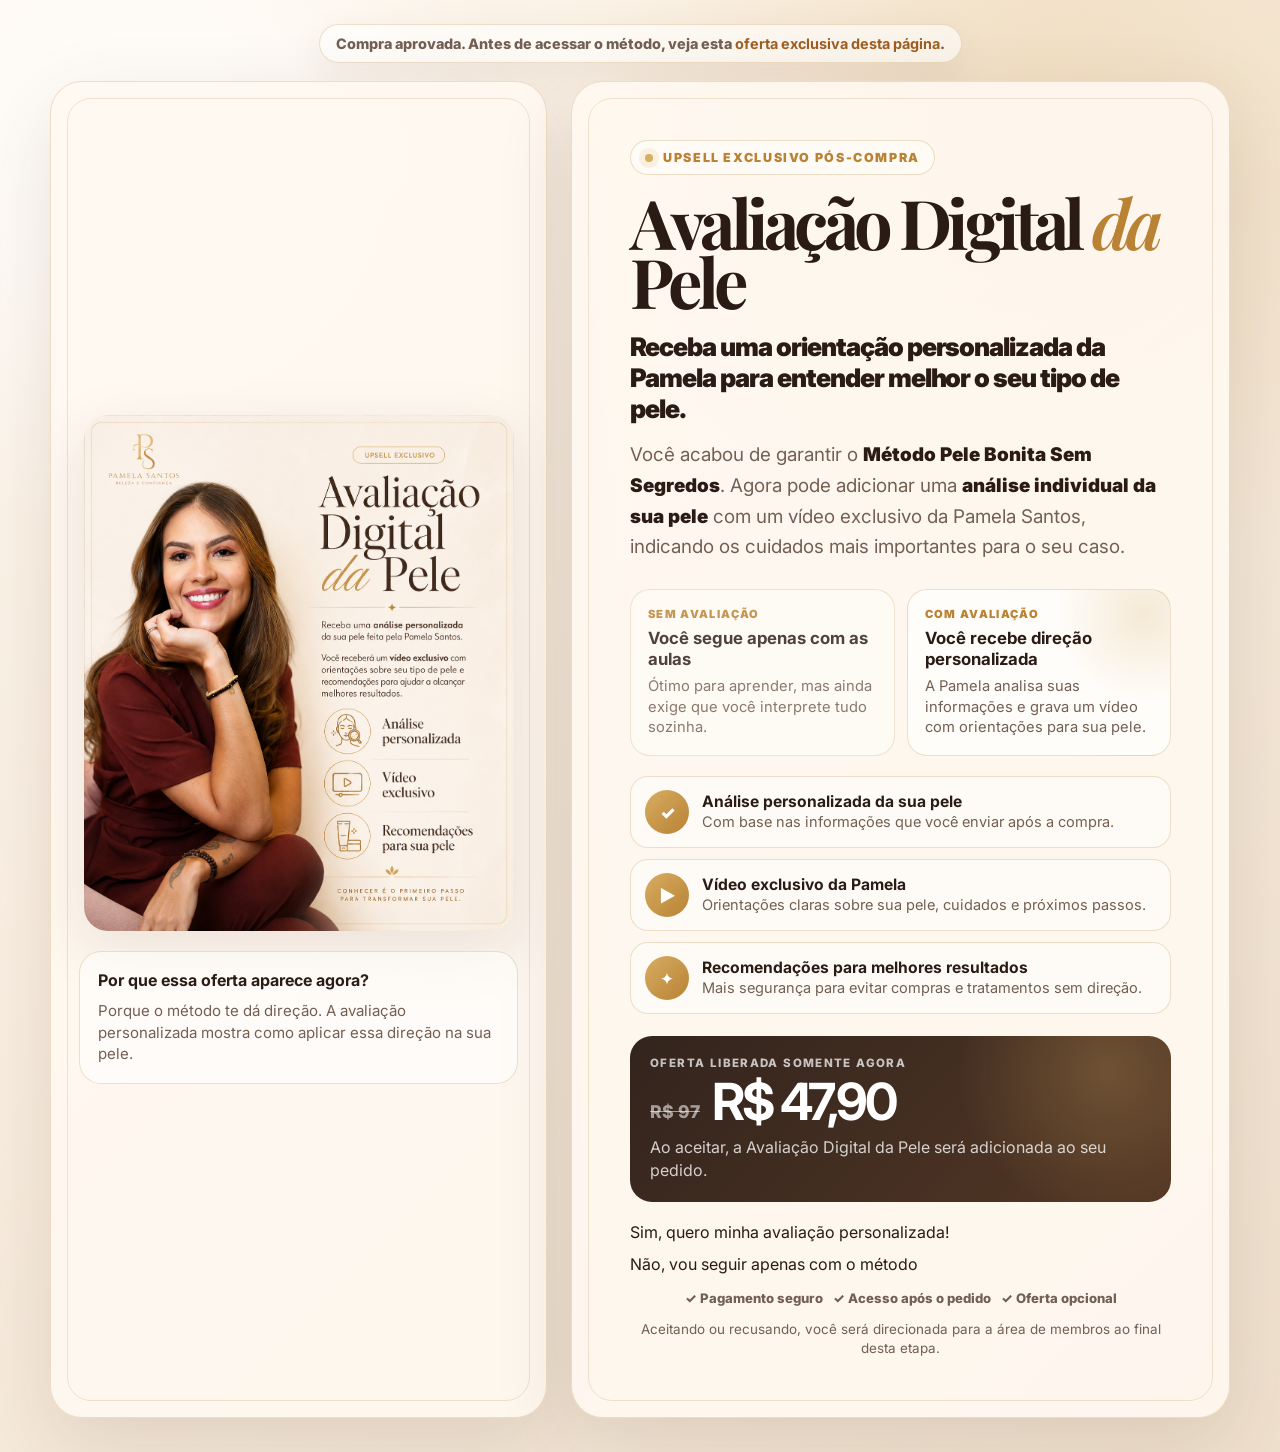
==== obrigado/index.html @ f5782127 "Add files via upload" ====
<!doctype html>
<html lang="pt-BR">
<head>
  <meta charset="utf-8" />
  <meta name="viewport" content="width=device-width,initial-scale=1" />
  <title>Oferta Especial | Avaliação Digital da Pele</title>
  <meta name="description" content="Oferta especial pós-compra: receba uma avaliação digital personalizada da sua pele feita pela Pamela Santos." />
  <meta name="robots" content="noindex,nofollow" />

  <link rel="preconnect" href="https://fonts.googleapis.com">
  <link rel="preconnect" href="https://fonts.gstatic.com" crossorigin>
  <link href="https://fonts.googleapis.com/css2?family=Inter:wght@400;500;600;700;800;900&family=Playfair+Display:wght@500;600;700;800&display=swap" rel="stylesheet">

  <style>
    :root {
      --bg: #f8f1e8;
      --cream: #fff9f1;
      --cream2: #f2e4d2;
      --dark: #2a1b14;
      --muted: #735f53;
      --gold: #b98234;
      --gold2: #d7ad62;
      --line: rgba(185, 130, 52, .24);
      --brown: #9f5e21;
      --brown-dark: #6f3c14;
      --white: #ffffff;
      --shadow: 0 26px 80px rgba(67, 37, 19, .12);
      --radius: 32px;
    }

    * { box-sizing: border-box; }

    html { scroll-behavior: smooth; }

    body {
      margin: 0;
      min-height: 100vh;
      font-family: Inter, system-ui, -apple-system, BlinkMacSystemFont, "Segoe UI", sans-serif;
      color: var(--dark);
      background:
        radial-gradient(circle at 82% 8%, rgba(215, 173, 98, .24), transparent 28%),
        radial-gradient(circle at 12% 12%, rgba(255, 255, 255, .9), transparent 22%),
        linear-gradient(135deg, #fff8ef 0%, #f6eadb 52%, #efe0cd 100%);
    }

    a { color: inherit; }

    .page {
      min-height: 100vh;
      padding: 24px 18px 34px;
      display: grid;
      place-items: center;
    }

    .wrap {
      width: min(1180px, 100%);
    }

    .topbar {
      margin: 0 auto 18px;
      width: fit-content;
      padding: 10px 16px;
      border-radius: 999px;
      background: rgba(255, 255, 255, .58);
      border: 1px solid var(--line);
      color: var(--muted);
      font-size: .9rem;
      font-weight: 800;
      text-align: center;
      box-shadow: 0 12px 38px rgba(67, 37, 19, .07);
    }

    .topbar strong {
      color: var(--brown);
    }

    .shell {
      display: grid;
      grid-template-columns: .86fr 1.14fr;
      gap: 24px;
      align-items: stretch;
    }

    .visual-card,
    .copy-card {
      background: rgba(255, 249, 241, .90);
      border: 1px solid var(--line);
      border-radius: var(--radius);
      box-shadow: var(--shadow);
      overflow: hidden;
      position: relative;
    }

    .visual-card::before,
    .copy-card::before {
      content: "";
      position: absolute;
      inset: 16px;
      border: 1px solid rgba(185, 130, 52, .20);
      border-radius: 24px;
      pointer-events: none;
    }

    .visual-card {
      min-height: 650px;
      display: flex;
      flex-direction: column;
      justify-content: center;
      padding: 28px;
      gap: 20px;
    }

    .visual-card img {
      width: 100%;
      max-width: 430px;
      height: auto;
      display: block;
      margin: 0 auto;
      border-radius: 24px;
      box-shadow: 0 18px 60px rgba(57, 32, 19, .10);
      position: relative;
      z-index: 1;
    }

    .fallback-visual {
      position: relative;
      z-index: 1;
      width: 100%;
      min-height: 520px;
      border-radius: 24px;
      display: grid;
      place-items: center;
      text-align: center;
      padding: 34px;
      background:
        linear-gradient(135deg, rgba(255,255,255,.72), rgba(248,241,232,.88)),
        radial-gradient(circle at 70% 20%, rgba(215,173,98,.22), transparent 30%);
      border: 1px solid rgba(185,130,52,.20);
    }

    .fallback-visual strong {
      display: block;
      font-family: "Playfair Display", serif;
      font-size: clamp(2.2rem, 4vw, 4rem);
      line-height: .95;
      letter-spacing: -.05em;
    }

    .fallback-visual span {
      display: block;
      margin-top: 18px;
      color: var(--muted);
      font-weight: 700;
    }

    .mini-proof {
      position: relative;
      z-index: 1;
      display: grid;
      gap: 10px;
      padding: 18px;
      border-radius: 22px;
      background: rgba(255,255,255,.54);
      border: 1px solid var(--line);
    }

    .mini-proof strong {
      font-size: 1rem;
      color: var(--dark);
    }

    .mini-proof p {
      margin: 0;
      color: var(--muted);
      line-height: 1.45;
      font-size: .94rem;
    }

    .copy-card {
      padding: clamp(28px, 4.6vw, 58px);
      display: flex;
      flex-direction: column;
      justify-content: center;
    }

    .topline {
      display: inline-flex;
      width: fit-content;
      align-items: center;
      gap: 10px;
      padding: 9px 14px;
      border-radius: 999px;
      border: 1px solid rgba(185, 130, 52, .25);
      background: rgba(255,255,255,.42);
      color: var(--gold);
      font-size: .78rem;
      font-weight: 900;
      letter-spacing: .13em;
      text-transform: uppercase;
      margin-bottom: 18px;
      position: relative;
      z-index: 1;
    }

    .topline::before {
      content: "";
      width: 8px;
      height: 8px;
      border-radius: 50%;
      background: var(--gold2);
      box-shadow: 0 0 0 6px rgba(215, 173, 98, .15);
    }

    h1 {
      margin: 0;
      font-family: "Playfair Display", Georgia, serif;
      font-size: clamp(3.2rem, 5.35vw, 6.2rem);
      line-height: .86;
      letter-spacing: -.07em;
      color: var(--dark);
      position: relative;
      z-index: 1;
    }

    h1 em {
      color: var(--gold);
      font-style: italic;
      font-weight: 600;
    }

    .subhead {
      margin: 20px 0 0;
      font-size: clamp(1.25rem, 2vw, 1.7rem);
      line-height: 1.22;
      color: var(--dark);
      font-weight: 900;
      letter-spacing: -.04em;
      position: relative;
      z-index: 1;
    }

    .lead {
      margin: 16px 0 0;
      max-width: 680px;
      font-size: clamp(1rem, 1.5vw, 1.18rem);
      color: var(--muted);
      line-height: 1.62;
      position: relative;
      z-index: 1;
    }

    .lead strong {
      color: var(--dark);
      font-weight: 900;
    }

    .comparison {
      display: grid;
      grid-template-columns: 1fr 1fr;
      gap: 12px;
      margin: 26px 0 20px;
      position: relative;
      z-index: 1;
    }

    .compare-card {
      border-radius: 20px;
      padding: 17px;
      border: 1px solid var(--line);
      background: rgba(255,255,255,.45);
    }

    .compare-card.bad {
      opacity: .82;
    }

    .compare-card.good {
      background:
        radial-gradient(circle at 90% 15%, rgba(215,173,98,.24), transparent 32%),
        rgba(255,255,255,.68);
    }

    .compare-card small {
      display: block;
      text-transform: uppercase;
      letter-spacing: .12em;
      color: var(--gold);
      font-weight: 900;
      font-size: .70rem;
      margin-bottom: 7px;
    }

    .compare-card strong {
      display: block;
      font-size: 1.05rem;
      line-height: 1.25;
      color: var(--dark);
      margin-bottom: 6px;
    }

    .compare-card p {
      margin: 0;
      color: var(--muted);
      line-height: 1.42;
      font-size: .92rem;
    }

    .benefits {
      display: grid;
      gap: 11px;
      margin: 0 0 22px;
      position: relative;
      z-index: 1;
    }

    .benefit {
      display: grid;
      grid-template-columns: 44px 1fr;
      gap: 13px;
      align-items: center;
      padding: 13px 14px;
      border-radius: 18px;
      border: 1px solid var(--line);
      background: rgba(255,255,255,.48);
    }

    .icon {
      width: 44px;
      height: 44px;
      border-radius: 50%;
      display: grid;
      place-items: center;
      background: linear-gradient(135deg, var(--gold2), var(--gold));
      color: #fff;
      font-weight: 900;
      font-size: 1.08rem;
    }

    .benefit strong {
      display: block;
      font-size: .98rem;
      color: var(--dark);
      margin-bottom: 2px;
    }

    .benefit span {
      display: block;
      font-size: .91rem;
      color: var(--muted);
      line-height: 1.35;
    }

    .price-box {
      margin: 0 0 20px;
      padding: 20px;
      border-radius: 22px;
      background:
        radial-gradient(circle at 88% 20%, rgba(215,173,98,.26), transparent 30%),
        linear-gradient(135deg, rgba(42,27,20,.96), rgba(76,47,28,.96));
      color: #fff;
      position: relative;
      z-index: 1;
      overflow: hidden;
    }

    .price-box small {
      display: block;
      color: rgba(255,255,255,.72);
      font-weight: 800;
      text-transform: uppercase;
      letter-spacing: .12em;
      font-size: .72rem;
      margin-bottom: 6px;
    }

    .price-row {
      display: flex;
      align-items: end;
      gap: 12px;
      flex-wrap: wrap;
    }

    .old-price {
      color: rgba(255,255,255,.55);
      text-decoration: line-through;
      font-weight: 800;
      font-size: 1.1rem;
      margin-bottom: 6px;
    }

    .price-box strong {
      font-size: clamp(2rem, 4vw, 3.4rem);
      letter-spacing: -.06em;
      line-height: 1;
    }

    .price-box p {
      margin: 8px 0 0;
      color: rgba(255,255,255,.78);
      line-height: 1.45;
    }

    .buttons-wrap {
      position: relative;
      z-index: 1;
    }

    cakto-upsell-buttons {
      display: grid;
      gap: 12px;
      width: 100%;
    }

    cakto-upsell-accept::part(button) {
      width: 100%;
      min-height: 60px;
      border-radius: 999px;
      border: none;
      background: linear-gradient(135deg, #b76b24, #8d4f17);
      color: #fff;
      font-weight: 900;
      font-size: 1rem;
      letter-spacing: -.02em;
      box-shadow: 0 18px 40px rgba(159, 94, 33, .22);
      cursor: pointer;
    }

    cakto-upsell-reject::part(button) {
      width: 100%;
      min-height: 48px;
      border-radius: 999px;
      border: 1px solid rgba(42,27,20,.12);
      background: transparent;
      color: var(--muted);
      font-weight: 800;
      font-size: .93rem;
      cursor: pointer;
    }

    .trust {
      display: flex;
      gap: 10px;
      justify-content: center;
      flex-wrap: wrap;
      margin-top: 16px;
      color: var(--muted);
      font-size: .82rem;
      font-weight: 800;
      position: relative;
      z-index: 1;
    }

    .trust span {
      display: inline-flex;
      align-items: center;
      gap: 6px;
    }

    .note {
      margin: 14px 0 0;
      color: var(--muted);
      font-size: .84rem;
      line-height: 1.45;
      text-align: center;
      position: relative;
      z-index: 1;
    }

    @media (max-width: 980px) {
      .page {
        padding: 14px 10px 24px;
        align-items: start;
      }

      .topbar {
        width: 100%;
        font-size: .82rem;
      }

      .shell {
        grid-template-columns: 1fr;
        gap: 12px;
      }

      .visual-card {
        min-height: 0;
        padding: 14px;
        border-radius: 26px;
      }

      .visual-card::before,
      .copy-card::before {
        inset: 10px;
        border-radius: 20px;
      }

      .visual-card img {
        max-width: 260px;
        border-radius: 18px;
      }

      .fallback-visual {
        min-height: 260px;
      }

      .mini-proof {
        display: none;
      }

      .copy-card {
        border-radius: 26px;
        padding: 26px 18px 22px;
      }

      .topline {
        margin-bottom: 15px;
      }

      h1 {
        font-size: clamp(2.55rem, 14vw, 4rem);
      }

      .subhead {
        font-size: 1.22rem;
      }

      .lead {
        margin-top: 14px;
        font-size: .98rem;
      }

      .comparison {
        grid-template-columns: 1fr;
        margin: 20px 0 16px;
      }

      .benefit {
        grid-template-columns: 38px 1fr;
        padding: 12px;
      }

      .icon {
        width: 38px;
        height: 38px;
      }

      .price-box {
        padding: 18px;
      }

      .trust {
        font-size: .75rem;
      }
    }

    @media (max-width: 380px) {
      .visual-card img {
        max-width: 230px;
      }

      cakto-upsell-accept::part(button) {
        font-size: .93rem;
      }
    }
  </style>
</head>

<body>
  <main class="page">
    <div class="wrap">
      <div class="topbar">
        Compra aprovada. Antes de acessar o método, veja esta <strong>oferta exclusiva desta página</strong>.
      </div>

      <section class="shell" aria-label="Oferta especial: Avaliação Digital da Pele">
        <div class="visual-card">
          <img src="./assets/img/avaliacao-digital-da-pele.png" alt="Avaliação Digital da Pele com Pamela Santos" onerror="this.style.display='none';this.nextElementSibling.style.display='grid';">
          <div class="fallback-visual" style="display:none;">
            <div>
              <strong>Avaliação Digital da Pele</strong>
              <span>Pamela Santos • Esteticista e Cosmetóloga</span>
            </div>
          </div>

          <div class="mini-proof">
            <strong>Por que essa oferta aparece agora?</strong>
            <p>Porque o método te dá direção. A avaliação personalizada mostra como aplicar essa direção na sua pele.</p>
          </div>
        </div>

        <div class="copy-card">
          <span class="topline">Upsell exclusivo pós-compra</span>

          <h1>Avaliação Digital <em>da</em> Pele</h1>

          <p class="subhead">
            Receba uma orientação personalizada da Pamela para entender melhor o seu tipo de pele.
          </p>

          <p class="lead">
            Você acabou de garantir o <strong>Método Pele Bonita Sem Segredos</strong>.
            Agora pode adicionar uma <strong>análise individual da sua pele</strong> com um vídeo exclusivo da Pamela Santos,
            indicando os cuidados mais importantes para o seu caso.
          </p>

          <div class="comparison">
            <div class="compare-card bad">
              <small>Sem avaliação</small>
              <strong>Você segue apenas com as aulas</strong>
              <p>Ótimo para aprender, mas ainda exige que você interprete tudo sozinha.</p>
            </div>

            <div class="compare-card good">
              <small>Com avaliação</small>
              <strong>Você recebe direção personalizada</strong>
              <p>A Pamela analisa suas informações e grava um vídeo com orientações para sua pele.</p>
            </div>
          </div>

          <div class="benefits">
            <div class="benefit">
              <div class="icon">✓</div>
              <div>
                <strong>Análise personalizada da sua pele</strong>
                <span>Com base nas informações que você enviar após a compra.</span>
              </div>
            </div>

            <div class="benefit">
              <div class="icon">▶</div>
              <div>
                <strong>Vídeo exclusivo da Pamela</strong>
                <span>Orientações claras sobre sua pele, cuidados e próximos passos.</span>
              </div>
            </div>

            <div class="benefit">
              <div class="icon">✦</div>
              <div>
                <strong>Recomendações para melhores resultados</strong>
                <span>Mais segurança para evitar compras e tratamentos sem direção.</span>
              </div>
            </div>
          </div>

          <div class="price-box">
            <small>Oferta liberada somente agora</small>
            <div class="price-row">
              <span class="old-price">R$ 97</span>
              <strong>R$ 47,90</strong>
            </div>
            <p>Ao aceitar, a Avaliação Digital da Pele será adicionada ao seu pedido.</p>
          </div>

          <div class="buttons-wrap">
            <cakto-upsell-buttons>
              <cakto-upsell-accept
                bg-color="#9f5e21ff"
                text-color="#ffffff"
                upsell-accept-url="members_area"
                offer-id="35pdht5"
                app-base-url="https://app.cakto.com.br"
                offer-type="upsell"
                upsell-reject-url="members_area"
              >
                Sim, quero minha avaliação personalizada!
              </cakto-upsell-accept>

              <cakto-upsell-reject
                upsell-reject-url="members_area"
              >
                Não, vou seguir apenas com o método
              </cakto-upsell-reject>
            </cakto-upsell-buttons>
          </div>

          <div class="trust">
            <span>✓ Pagamento seguro</span>
            <span>✓ Acesso após o pedido</span>
            <span>✓ Oferta opcional</span>
          </div>

          <p class="note">
            Aceitando ou recusando, você será direcionada para a área de membros ao final desta etapa.
          </p>
        </div>
      </section>
    </div>
  </main>

  <script type="text/javascript" src="https://caktoscripts.nyc3.cdn.digitaloceanspaces.com/upsell.js"></script>
</body>
</html>
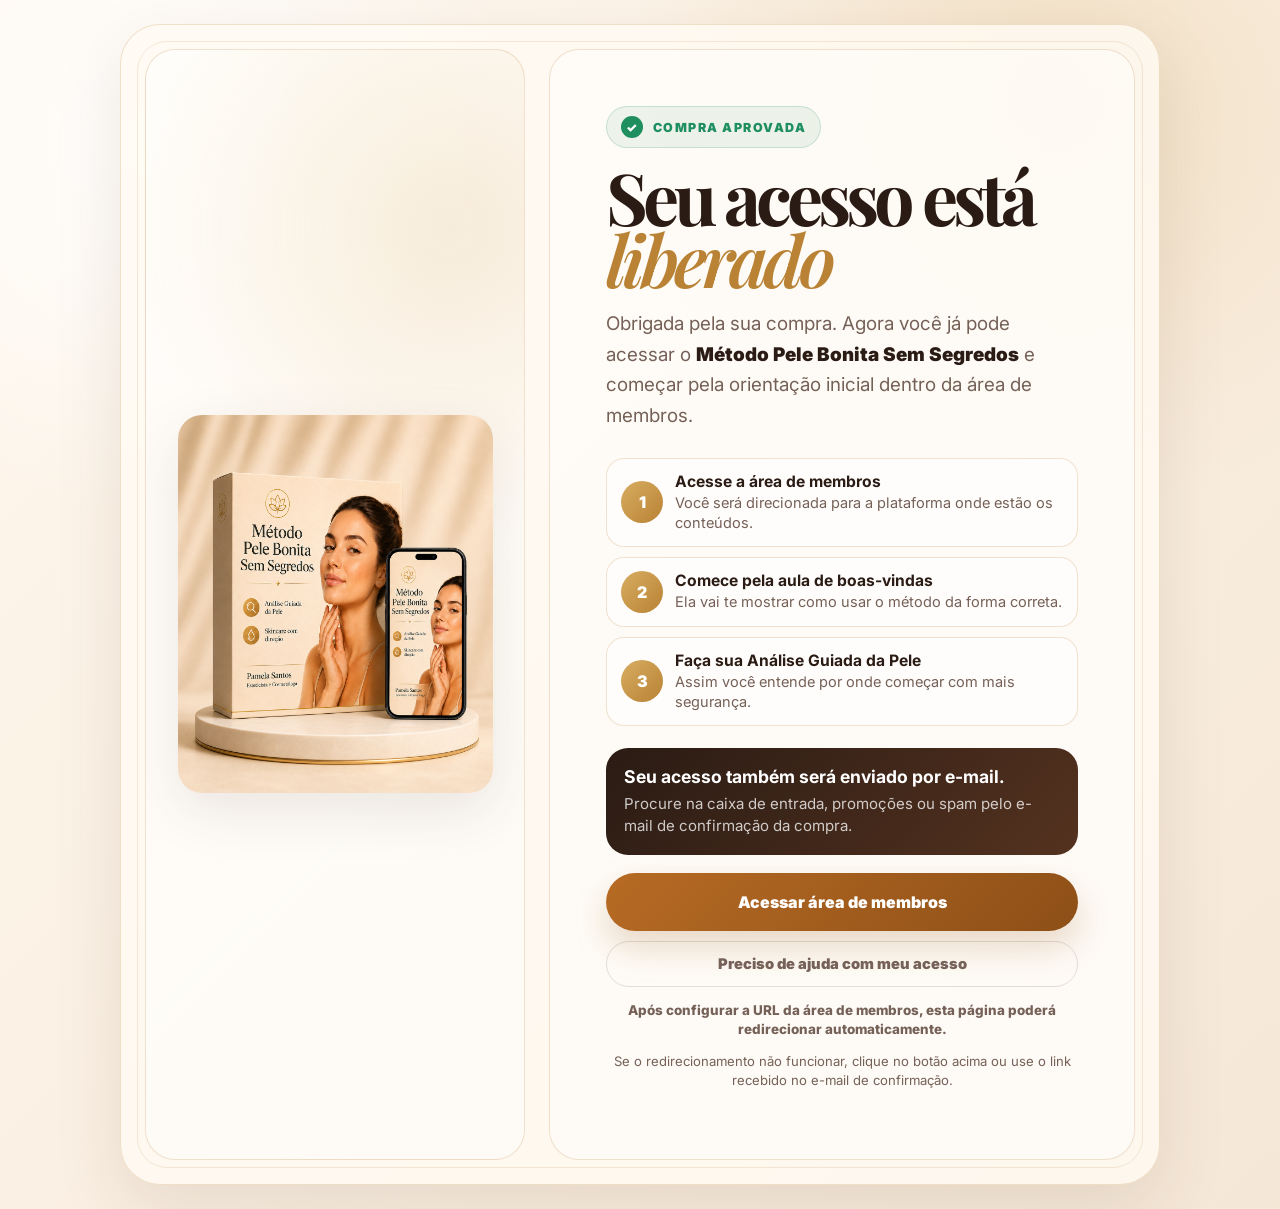
==== commit f25b18d3: "Add files via upload" ====
--- a/obrigado/index.html
+++ b/obrigado/index.html
@@ -3,34 +3,31 @@
 <head>
   <meta charset="utf-8" />
   <meta name="viewport" content="width=device-width,initial-scale=1" />
-  <title>Oferta Especial | Avaliação Digital da Pele</title>
-  <meta name="description" content="Oferta especial pós-compra: receba uma avaliação digital personalizada da sua pele feita pela Pamela Santos." />
+  <title>Compra aprovada | Método Pele Bonita Sem Segredos</title>
+  <meta name="description" content="Sua compra foi aprovada. Acesse a área de membros do Método Pele Bonita Sem Segredos." />
   <meta name="robots" content="noindex,nofollow" />
 
   <link rel="preconnect" href="https://fonts.googleapis.com">
   <link rel="preconnect" href="https://fonts.gstatic.com" crossorigin>
-  <link href="https://fonts.googleapis.com/css2?family=Inter:wght@400;500;600;700;800;900&family=Playfair+Display:wght@500;600;700;800&display=swap" rel="stylesheet">
+  <link href="https://fonts.googleapis.com/css2?family=Inter:wght@400;500;600;700;800;900&family=Playfair+Display:wght@600;700;800&display=swap" rel="stylesheet">
 
   <style>
     :root {
-      --bg: #f8f1e8;
-      --cream: #fff9f1;
-      --cream2: #f2e4d2;
+      --bg: #fbf4eb;
+      --card: #fffaf3;
       --dark: #2a1b14;
-      --muted: #735f53;
+      --muted: #756157;
       --gold: #b98234;
       --gold2: #d7ad62;
-      --line: rgba(185, 130, 52, .24);
       --brown: #9f5e21;
-      --brown-dark: #6f3c14;
-      --white: #ffffff;
-      --shadow: 0 26px 80px rgba(67, 37, 19, .12);
+      --brown-dark: #704015;
+      --line: rgba(185,130,52,.22);
+      --success: #1f8f5f;
+      --shadow: 0 24px 70px rgba(67,37,19,.10);
       --radius: 32px;
     }
 
     * { box-sizing: border-box; }
-
-    html { scroll-behavior: smooth; }
 
     body {
       margin: 0;
@@ -38,215 +35,148 @@
       font-family: Inter, system-ui, -apple-system, BlinkMacSystemFont, "Segoe UI", sans-serif;
       color: var(--dark);
       background:
-        radial-gradient(circle at 82% 8%, rgba(215, 173, 98, .24), transparent 28%),
-        radial-gradient(circle at 12% 12%, rgba(255, 255, 255, .9), transparent 22%),
-        linear-gradient(135deg, #fff8ef 0%, #f6eadb 52%, #efe0cd 100%);
-    }
-
-    a { color: inherit; }
+        radial-gradient(circle at 82% 8%, rgba(215,173,98,.23), transparent 28%),
+        radial-gradient(circle at 12% 12%, rgba(255,255,255,.85), transparent 24%),
+        linear-gradient(135deg, #fff8ef 0%, #f5e7d6 100%);
+    }
 
     .page {
       min-height: 100vh;
-      padding: 24px 18px 34px;
       display: grid;
       place-items: center;
-    }
-
-    .wrap {
-      width: min(1180px, 100%);
-    }
-
-    .topbar {
-      margin: 0 auto 18px;
-      width: fit-content;
-      padding: 10px 16px;
-      border-radius: 999px;
-      background: rgba(255, 255, 255, .58);
+      padding: 24px 14px;
+    }
+
+    .card {
+      width: min(1040px, 100%);
+      display: grid;
+      grid-template-columns: 380px 1fr;
+      gap: 24px;
+      padding: 24px;
+      border-radius: 40px;
+      background: rgba(255,250,243,.82);
       border: 1px solid var(--line);
-      color: var(--muted);
-      font-size: .9rem;
-      font-weight: 800;
-      text-align: center;
-      box-shadow: 0 12px 38px rgba(67, 37, 19, .07);
-    }
-
-    .topbar strong {
-      color: var(--brown);
-    }
-
-    .shell {
-      display: grid;
-      grid-template-columns: .86fr 1.14fr;
-      gap: 24px;
-      align-items: stretch;
-    }
-
-    .visual-card,
-    .copy-card {
-      background: rgba(255, 249, 241, .90);
-      border: 1px solid var(--line);
-      border-radius: var(--radius);
       box-shadow: var(--shadow);
+      position: relative;
       overflow: hidden;
-      position: relative;
-    }
-
-    .visual-card::before,
-    .copy-card::before {
+    }
+
+    .card::before {
       content: "";
       position: absolute;
       inset: 16px;
-      border: 1px solid rgba(185, 130, 52, .20);
+      border-radius: 30px;
+      border: 1px solid rgba(185,130,52,.16);
+      pointer-events: none;
+    }
+
+    .visual {
+      position: relative;
+      z-index: 1;
+      min-height: 520px;
+      border-radius: 30px;
+      border: 1px solid var(--line);
+      background:
+        radial-gradient(circle at 80% 16%, rgba(215,173,98,.20), transparent 32%),
+        rgba(255,255,255,.48);
+      display: grid;
+      place-items: center;
+      padding: 20px;
+      overflow: hidden;
+    }
+
+    .visual img {
+      width: 100%;
+      max-width: 315px;
+      height: auto;
+      display: block;
       border-radius: 24px;
-      pointer-events: none;
-    }
-
-    .visual-card {
-      min-height: 650px;
+      box-shadow: 0 18px 55px rgba(57,32,19,.10);
+    }
+
+    .fallback {
+      text-align: center;
+      padding: 26px;
+    }
+
+    .fallback strong {
+      display: block;
+      font-family: "Playfair Display", Georgia, serif;
+      font-size: clamp(2.3rem, 4vw, 4.4rem);
+      line-height: .9;
+      letter-spacing: -.06em;
+    }
+
+    .fallback span {
+      display: block;
+      margin-top: 16px;
+      color: var(--muted);
+      font-weight: 800;
+    }
+
+    .content {
+      position: relative;
+      z-index: 1;
+      border-radius: 30px;
+      border: 1px solid var(--line);
+      background: rgba(255,255,255,.42);
+      padding: clamp(28px, 4.4vw, 56px);
       display: flex;
       flex-direction: column;
       justify-content: center;
-      padding: 28px;
-      gap: 20px;
-    }
-
-    .visual-card img {
-      width: 100%;
-      max-width: 430px;
-      height: auto;
-      display: block;
-      margin: 0 auto;
-      border-radius: 24px;
-      box-shadow: 0 18px 60px rgba(57, 32, 19, .10);
-      position: relative;
-      z-index: 1;
-    }
-
-    .fallback-visual {
-      position: relative;
-      z-index: 1;
-      width: 100%;
-      min-height: 520px;
-      border-radius: 24px;
-      display: grid;
-      place-items: center;
-      text-align: center;
-      padding: 34px;
-      background:
-        linear-gradient(135deg, rgba(255,255,255,.72), rgba(248,241,232,.88)),
-        radial-gradient(circle at 70% 20%, rgba(215,173,98,.22), transparent 30%);
-      border: 1px solid rgba(185,130,52,.20);
-    }
-
-    .fallback-visual strong {
-      display: block;
-      font-family: "Playfair Display", serif;
-      font-size: clamp(2.2rem, 4vw, 4rem);
-      line-height: .95;
-      letter-spacing: -.05em;
-    }
-
-    .fallback-visual span {
-      display: block;
-      margin-top: 18px;
-      color: var(--muted);
-      font-weight: 700;
-    }
-
-    .mini-proof {
-      position: relative;
-      z-index: 1;
-      display: grid;
-      gap: 10px;
-      padding: 18px;
-      border-radius: 22px;
-      background: rgba(255,255,255,.54);
-      border: 1px solid var(--line);
-    }
-
-    .mini-proof strong {
-      font-size: 1rem;
-      color: var(--dark);
-    }
-
-    .mini-proof p {
-      margin: 0;
-      color: var(--muted);
-      line-height: 1.45;
-      font-size: .94rem;
-    }
-
-    .copy-card {
-      padding: clamp(28px, 4.6vw, 58px);
-      display: flex;
-      flex-direction: column;
-      justify-content: center;
-    }
-
-    .topline {
+    }
+
+    .badge {
+      width: fit-content;
       display: inline-flex;
-      width: fit-content;
       align-items: center;
       gap: 10px;
       padding: 9px 14px;
       border-radius: 999px;
-      border: 1px solid rgba(185, 130, 52, .25);
-      background: rgba(255,255,255,.42);
-      color: var(--gold);
+      border: 1px solid rgba(31,143,95,.20);
+      background: rgba(31,143,95,.08);
+      color: var(--success);
+      font-size: .78rem;
+      font-weight: 950;
+      letter-spacing: .12em;
+      text-transform: uppercase;
+      margin-bottom: 18px;
+    }
+
+    .badge::before {
+      content: "✓";
+      width: 22px;
+      height: 22px;
+      border-radius: 50%;
+      display: grid;
+      place-items: center;
+      background: var(--success);
+      color: #fff;
       font-size: .78rem;
       font-weight: 900;
-      letter-spacing: .13em;
-      text-transform: uppercase;
-      margin-bottom: 18px;
-      position: relative;
-      z-index: 1;
-    }
-
-    .topline::before {
-      content: "";
-      width: 8px;
-      height: 8px;
-      border-radius: 50%;
-      background: var(--gold2);
-      box-shadow: 0 0 0 6px rgba(215, 173, 98, .15);
     }
 
     h1 {
       margin: 0;
       font-family: "Playfair Display", Georgia, serif;
-      font-size: clamp(3.2rem, 5.35vw, 6.2rem);
+      font-size: clamp(2.9rem, 5.6vw, 5.8rem);
       line-height: .86;
       letter-spacing: -.07em;
       color: var(--dark);
-      position: relative;
-      z-index: 1;
-    }
-
-    h1 em {
+    }
+
+    h1 span {
       color: var(--gold);
       font-style: italic;
       font-weight: 600;
     }
 
-    .subhead {
+    .lead {
       margin: 20px 0 0;
-      font-size: clamp(1.25rem, 2vw, 1.7rem);
-      line-height: 1.22;
-      color: var(--dark);
-      font-weight: 900;
-      letter-spacing: -.04em;
-      position: relative;
-      z-index: 1;
-    }
-
-    .lead {
-      margin: 16px 0 0;
-      max-width: 680px;
-      font-size: clamp(1rem, 1.5vw, 1.18rem);
-      color: var(--muted);
+      max-width: 640px;
+      color: var(--muted);
+      font-size: clamp(1.02rem, 1.55vw, 1.18rem);
       line-height: 1.62;
-      position: relative;
-      z-index: 1;
     }
 
     .lead strong {
@@ -254,265 +184,163 @@
       font-weight: 900;
     }
 
-    .comparison {
-      display: grid;
-      grid-template-columns: 1fr 1fr;
+    .steps {
+      display: grid;
+      gap: 10px;
+      margin: 26px 0 22px;
+    }
+
+    .step {
+      display: grid;
+      grid-template-columns: 42px 1fr;
       gap: 12px;
-      margin: 26px 0 20px;
-      position: relative;
-      z-index: 1;
-    }
-
-    .compare-card {
-      border-radius: 20px;
-      padding: 17px;
-      border: 1px solid var(--line);
-      background: rgba(255,255,255,.45);
-    }
-
-    .compare-card.bad {
-      opacity: .82;
-    }
-
-    .compare-card.good {
-      background:
-        radial-gradient(circle at 90% 15%, rgba(215,173,98,.24), transparent 32%),
-        rgba(255,255,255,.68);
-    }
-
-    .compare-card small {
-      display: block;
-      text-transform: uppercase;
-      letter-spacing: .12em;
-      color: var(--gold);
-      font-weight: 900;
-      font-size: .70rem;
-      margin-bottom: 7px;
-    }
-
-    .compare-card strong {
-      display: block;
-      font-size: 1.05rem;
-      line-height: 1.25;
-      color: var(--dark);
-      margin-bottom: 6px;
-    }
-
-    .compare-card p {
-      margin: 0;
-      color: var(--muted);
-      line-height: 1.42;
-      font-size: .92rem;
-    }
-
-    .benefits {
-      display: grid;
-      gap: 11px;
-      margin: 0 0 22px;
-      position: relative;
-      z-index: 1;
-    }
-
-    .benefit {
-      display: grid;
-      grid-template-columns: 44px 1fr;
-      gap: 13px;
       align-items: center;
       padding: 13px 14px;
       border-radius: 18px;
       border: 1px solid var(--line);
-      background: rgba(255,255,255,.48);
-    }
-
-    .icon {
-      width: 44px;
-      height: 44px;
+      background: rgba(255,255,255,.52);
+    }
+
+    .num {
+      width: 42px;
+      height: 42px;
       border-radius: 50%;
       display: grid;
       place-items: center;
       background: linear-gradient(135deg, var(--gold2), var(--gold));
       color: #fff;
-      font-weight: 900;
-      font-size: 1.08rem;
-    }
-
-    .benefit strong {
-      display: block;
+      font-weight: 950;
+    }
+
+    .step strong {
+      display: block;
+      color: var(--dark);
       font-size: .98rem;
-      color: var(--dark);
       margin-bottom: 2px;
     }
 
-    .benefit span {
-      display: block;
+    .step span {
+      display: block;
+      color: var(--muted);
+      line-height: 1.38;
       font-size: .91rem;
-      color: var(--muted);
-      line-height: 1.35;
-    }
-
-    .price-box {
-      margin: 0 0 20px;
-      padding: 20px;
+    }
+
+    .access-box {
+      padding: 18px;
       border-radius: 22px;
-      background:
-        radial-gradient(circle at 88% 20%, rgba(215,173,98,.26), transparent 30%),
-        linear-gradient(135deg, rgba(42,27,20,.96), rgba(76,47,28,.96));
+      background: linear-gradient(135deg, #2a1b14, #54321f);
       color: #fff;
-      position: relative;
-      z-index: 1;
-      overflow: hidden;
-    }
-
-    .price-box small {
-      display: block;
-      color: rgba(255,255,255,.72);
-      font-weight: 800;
-      text-transform: uppercase;
-      letter-spacing: .12em;
-      font-size: .72rem;
-      margin-bottom: 6px;
-    }
-
-    .price-row {
-      display: flex;
-      align-items: end;
-      gap: 12px;
-      flex-wrap: wrap;
-    }
-
-    .old-price {
-      color: rgba(255,255,255,.55);
-      text-decoration: line-through;
-      font-weight: 800;
+      margin-bottom: 18px;
+    }
+
+    .access-box strong {
+      display: block;
       font-size: 1.1rem;
       margin-bottom: 6px;
     }
 
-    .price-box strong {
-      font-size: clamp(2rem, 4vw, 3.4rem);
-      letter-spacing: -.06em;
-      line-height: 1;
-    }
-
-    .price-box p {
-      margin: 8px 0 0;
-      color: rgba(255,255,255,.78);
+    .access-box p {
+      margin: 0;
+      color: rgba(255,255,255,.76);
       line-height: 1.45;
-    }
-
-    .buttons-wrap {
-      position: relative;
-      z-index: 1;
-    }
-
-    cakto-upsell-buttons {
-      display: grid;
-      gap: 12px;
-      width: 100%;
-    }
-
-    cakto-upsell-accept::part(button) {
-      width: 100%;
-      min-height: 60px;
+      font-size: .94rem;
+    }
+
+    .button-row {
+      display: grid;
+      gap: 10px;
+    }
+
+    .btn {
+      min-height: 58px;
       border-radius: 999px;
       border: none;
+      display: inline-flex;
+      align-items: center;
+      justify-content: center;
+      text-align: center;
+      text-decoration: none;
+      font-weight: 950;
+      font-size: 1rem;
+      cursor: pointer;
+      transition: transform .18s ease, box-shadow .18s ease;
+    }
+
+    .btn:hover {
+      transform: translateY(-1px);
+    }
+
+    .btn-primary {
       background: linear-gradient(135deg, #b76b24, #8d4f17);
       color: #fff;
-      font-weight: 900;
-      font-size: 1rem;
-      letter-spacing: -.02em;
-      box-shadow: 0 18px 40px rgba(159, 94, 33, .22);
-      cursor: pointer;
-    }
-
-    cakto-upsell-reject::part(button) {
-      width: 100%;
-      min-height: 48px;
-      border-radius: 999px;
-      border: 1px solid rgba(42,27,20,.12);
+      box-shadow: 0 16px 34px rgba(159,94,33,.22);
+    }
+
+    .btn-secondary {
       background: transparent;
       color: var(--muted);
-      font-weight: 800;
-      font-size: .93rem;
-      cursor: pointer;
-    }
-
-    .trust {
-      display: flex;
-      gap: 10px;
-      justify-content: center;
-      flex-wrap: wrap;
-      margin-top: 16px;
-      color: var(--muted);
-      font-size: .82rem;
-      font-weight: 800;
-      position: relative;
-      z-index: 1;
-    }
-
-    .trust span {
-      display: inline-flex;
-      align-items: center;
-      gap: 6px;
-    }
-
-    .note {
+      border: 1px solid rgba(42,27,20,.13);
+      min-height: 46px;
+      font-size: .92rem;
+    }
+
+    .count {
       margin: 14px 0 0;
+      text-align: center;
       color: var(--muted);
       font-size: .84rem;
       line-height: 1.45;
+      font-weight: 800;
+    }
+
+    .count strong {
+      color: var(--brown);
+    }
+
+    .support {
+      margin-top: 12px;
       text-align: center;
-      position: relative;
-      z-index: 1;
-    }
-
-    @media (max-width: 980px) {
+      color: var(--muted);
+      font-size: .82rem;
+      line-height: 1.45;
+    }
+
+    @media (max-width: 880px) {
       .page {
-        padding: 14px 10px 24px;
         align-items: start;
-      }
-
-      .topbar {
-        width: 100%;
-        font-size: .82rem;
-      }
-
-      .shell {
+        padding: 12px 10px 24px;
+      }
+
+      .card {
         grid-template-columns: 1fr;
         gap: 12px;
-      }
-
-      .visual-card {
+        border-radius: 30px;
+        padding: 12px;
+      }
+
+      .card::before {
+        inset: 9px;
+        border-radius: 24px;
+      }
+
+      .visual {
         min-height: 0;
-        padding: 14px;
-        border-radius: 26px;
-      }
-
-      .visual-card::before,
-      .copy-card::before {
-        inset: 10px;
-        border-radius: 20px;
-      }
-
-      .visual-card img {
-        max-width: 260px;
+        padding: 12px;
+        border-radius: 24px;
+      }
+
+      .visual img {
+        max-width: 235px;
         border-radius: 18px;
       }
 
-      .fallback-visual {
-        min-height: 260px;
-      }
-
-      .mini-proof {
-        display: none;
-      }
-
-      .copy-card {
-        border-radius: 26px;
+      .content {
+        border-radius: 24px;
         padding: 26px 18px 22px;
       }
 
-      .topline {
+      .badge {
         margin-bottom: 15px;
       }
 
@@ -520,174 +348,142 @@
         font-size: clamp(2.55rem, 14vw, 4rem);
       }
 
-      .subhead {
-        font-size: 1.22rem;
-      }
-
       .lead {
-        margin-top: 14px;
+        margin-top: 16px;
         font-size: .98rem;
       }
 
-      .comparison {
-        grid-template-columns: 1fr;
-        margin: 20px 0 16px;
-      }
-
-      .benefit {
+      .steps {
+        margin: 20px 0 18px;
+      }
+
+      .step {
         grid-template-columns: 38px 1fr;
         padding: 12px;
       }
 
-      .icon {
+      .num {
         width: 38px;
         height: 38px;
       }
 
-      .price-box {
-        padding: 18px;
-      }
-
-      .trust {
-        font-size: .75rem;
-      }
-    }
-
-    @media (max-width: 380px) {
-      .visual-card img {
-        max-width: 230px;
-      }
-
-      cakto-upsell-accept::part(button) {
-        font-size: .93rem;
+      .btn {
+        font-size: .95rem;
       }
     }
   </style>
 </head>
 
 <body>
+  <!--
+    IMPORTANTE:
+    Substitua o valor abaixo pela URL real da área de membros da Cakto, se quiser redirecionamento automático.
+
+    Exemplo:
+    const MEMBERS_AREA_URL = "https://app.cakto.com.br/alguma-url-da-area-de-membros";
+
+    Enquanto estiver como "#", a página NÃO redireciona automaticamente.
+  -->
+  <script>
+    const MEMBERS_AREA_URL = "#";
+    const AUTO_REDIRECT_SECONDS = 8;
+  </script>
+
   <main class="page">
-    <div class="wrap">
-      <div class="topbar">
-        Compra aprovada. Antes de acessar o método, veja esta <strong>oferta exclusiva desta página</strong>.
+    <section class="card" aria-label="Página de obrigado">
+      <div class="visual">
+        <img src="./assets/img/metodo-pele-bonita.png" alt="Método Pele Bonita Sem Segredos" onerror="this.style.display='none';this.nextElementSibling.style.display='block';">
+        <div class="fallback" style="display:none;">
+          <strong>Método Pele Bonita Sem Segredos</strong>
+          <span>Pamela Santos • Esteticista e Cosmetóloga</span>
+        </div>
       </div>
 
-      <section class="shell" aria-label="Oferta especial: Avaliação Digital da Pele">
-        <div class="visual-card">
-          <img src="./assets/img/avaliacao-digital-da-pele.png" alt="Avaliação Digital da Pele com Pamela Santos" onerror="this.style.display='none';this.nextElementSibling.style.display='grid';">
-          <div class="fallback-visual" style="display:none;">
+      <div class="content">
+        <span class="badge">Compra aprovada</span>
+
+        <h1>Seu acesso está <span>liberado</span></h1>
+
+        <p class="lead">
+          Obrigada pela sua compra. Agora você já pode acessar o
+          <strong>Método Pele Bonita Sem Segredos</strong> e começar pela orientação inicial dentro da área de membros.
+        </p>
+
+        <div class="steps">
+          <div class="step">
+            <div class="num">1</div>
             <div>
-              <strong>Avaliação Digital da Pele</strong>
-              <span>Pamela Santos • Esteticista e Cosmetóloga</span>
+              <strong>Acesse a área de membros</strong>
+              <span>Você será direcionada para a plataforma onde estão os conteúdos.</span>
             </div>
           </div>
 
-          <div class="mini-proof">
-            <strong>Por que essa oferta aparece agora?</strong>
-            <p>Porque o método te dá direção. A avaliação personalizada mostra como aplicar essa direção na sua pele.</p>
+          <div class="step">
+            <div class="num">2</div>
+            <div>
+              <strong>Comece pela aula de boas-vindas</strong>
+              <span>Ela vai te mostrar como usar o método da forma correta.</span>
+            </div>
+          </div>
+
+          <div class="step">
+            <div class="num">3</div>
+            <div>
+              <strong>Faça sua Análise Guiada da Pele</strong>
+              <span>Assim você entende por onde começar com mais segurança.</span>
+            </div>
           </div>
         </div>
 
-        <div class="copy-card">
-          <span class="topline">Upsell exclusivo pós-compra</span>
-
-          <h1>Avaliação Digital <em>da</em> Pele</h1>
-
-          <p class="subhead">
-            Receba uma orientação personalizada da Pamela para entender melhor o seu tipo de pele.
-          </p>
-
-          <p class="lead">
-            Você acabou de garantir o <strong>Método Pele Bonita Sem Segredos</strong>.
-            Agora pode adicionar uma <strong>análise individual da sua pele</strong> com um vídeo exclusivo da Pamela Santos,
-            indicando os cuidados mais importantes para o seu caso.
-          </p>
-
-          <div class="comparison">
-            <div class="compare-card bad">
-              <small>Sem avaliação</small>
-              <strong>Você segue apenas com as aulas</strong>
-              <p>Ótimo para aprender, mas ainda exige que você interprete tudo sozinha.</p>
-            </div>
-
-            <div class="compare-card good">
-              <small>Com avaliação</small>
-              <strong>Você recebe direção personalizada</strong>
-              <p>A Pamela analisa suas informações e grava um vídeo com orientações para sua pele.</p>
-            </div>
-          </div>
-
-          <div class="benefits">
-            <div class="benefit">
-              <div class="icon">✓</div>
-              <div>
-                <strong>Análise personalizada da sua pele</strong>
-                <span>Com base nas informações que você enviar após a compra.</span>
-              </div>
-            </div>
-
-            <div class="benefit">
-              <div class="icon">▶</div>
-              <div>
-                <strong>Vídeo exclusivo da Pamela</strong>
-                <span>Orientações claras sobre sua pele, cuidados e próximos passos.</span>
-              </div>
-            </div>
-
-            <div class="benefit">
-              <div class="icon">✦</div>
-              <div>
-                <strong>Recomendações para melhores resultados</strong>
-                <span>Mais segurança para evitar compras e tratamentos sem direção.</span>
-              </div>
-            </div>
-          </div>
-
-          <div class="price-box">
-            <small>Oferta liberada somente agora</small>
-            <div class="price-row">
-              <span class="old-price">R$ 97</span>
-              <strong>R$ 47,90</strong>
-            </div>
-            <p>Ao aceitar, a Avaliação Digital da Pele será adicionada ao seu pedido.</p>
-          </div>
-
-          <div class="buttons-wrap">
-            <cakto-upsell-buttons>
-              <cakto-upsell-accept
-                bg-color="#9f5e21ff"
-                text-color="#ffffff"
-                upsell-accept-url="members_area"
-                offer-id="35pdht5"
-                app-base-url="https://app.cakto.com.br"
-                offer-type="upsell"
-                upsell-reject-url="members_area"
-              >
-                Sim, quero minha avaliação personalizada!
-              </cakto-upsell-accept>
-
-              <cakto-upsell-reject
-                upsell-reject-url="members_area"
-              >
-                Não, vou seguir apenas com o método
-              </cakto-upsell-reject>
-            </cakto-upsell-buttons>
-          </div>
-
-          <div class="trust">
-            <span>✓ Pagamento seguro</span>
-            <span>✓ Acesso após o pedido</span>
-            <span>✓ Oferta opcional</span>
-          </div>
-
-          <p class="note">
-            Aceitando ou recusando, você será direcionada para a área de membros ao final desta etapa.
-          </p>
+        <div class="access-box">
+          <strong>Seu acesso também será enviado por e-mail.</strong>
+          <p>Procure na caixa de entrada, promoções ou spam pelo e-mail de confirmação da compra.</p>
         </div>
-      </section>
-    </div>
+
+        <div class="button-row">
+          <a class="btn btn-primary" id="accessBtn" href="#" rel="nofollow">Acessar área de membros</a>
+          <a class="btn btn-secondary" href="mailto:contato@seudominio.com.br?subject=Ajuda%20com%20meu%20acesso">Preciso de ajuda com meu acesso</a>
+        </div>
+
+        <p class="count" id="countText">
+          Você será redirecionada automaticamente em <strong>8 segundos</strong>.
+        </p>
+
+        <p class="support">
+          Se o redirecionamento não funcionar, clique no botão acima ou use o link recebido no e-mail de confirmação.
+        </p>
+      </div>
+    </section>
   </main>
 
-  <script type="text/javascript" src="https://caktoscripts.nyc3.cdn.digitaloceanspaces.com/upsell.js"></script>
+  <script>
+    const accessBtn = document.getElementById("accessBtn");
+    const countText = document.getElementById("countText");
+
+    if (MEMBERS_AREA_URL && MEMBERS_AREA_URL !== "#") {
+      accessBtn.href = MEMBERS_AREA_URL;
+
+      let remaining = AUTO_REDIRECT_SECONDS;
+      countText.innerHTML = `Você será redirecionada automaticamente em <strong>${remaining} segundos</strong>.`;
+
+      const timer = setInterval(() => {
+        remaining -= 1;
+        countText.innerHTML = `Você será redirecionada automaticamente em <strong>${remaining} segundos</strong>.`;
+
+        if (remaining <= 0) {
+          clearInterval(timer);
+          window.location.href = MEMBERS_AREA_URL;
+        }
+      }, 1000);
+    } else {
+      accessBtn.href = "#";
+      accessBtn.addEventListener("click", function(event) {
+        event.preventDefault();
+        alert("Configure a URL real da área de membros no arquivo index.html, no campo MEMBERS_AREA_URL.");
+      });
+
+      countText.innerHTML = "Após configurar a URL da área de membros, esta página poderá redirecionar automaticamente.";
+    }
+  </script>
 </body>
 </html>
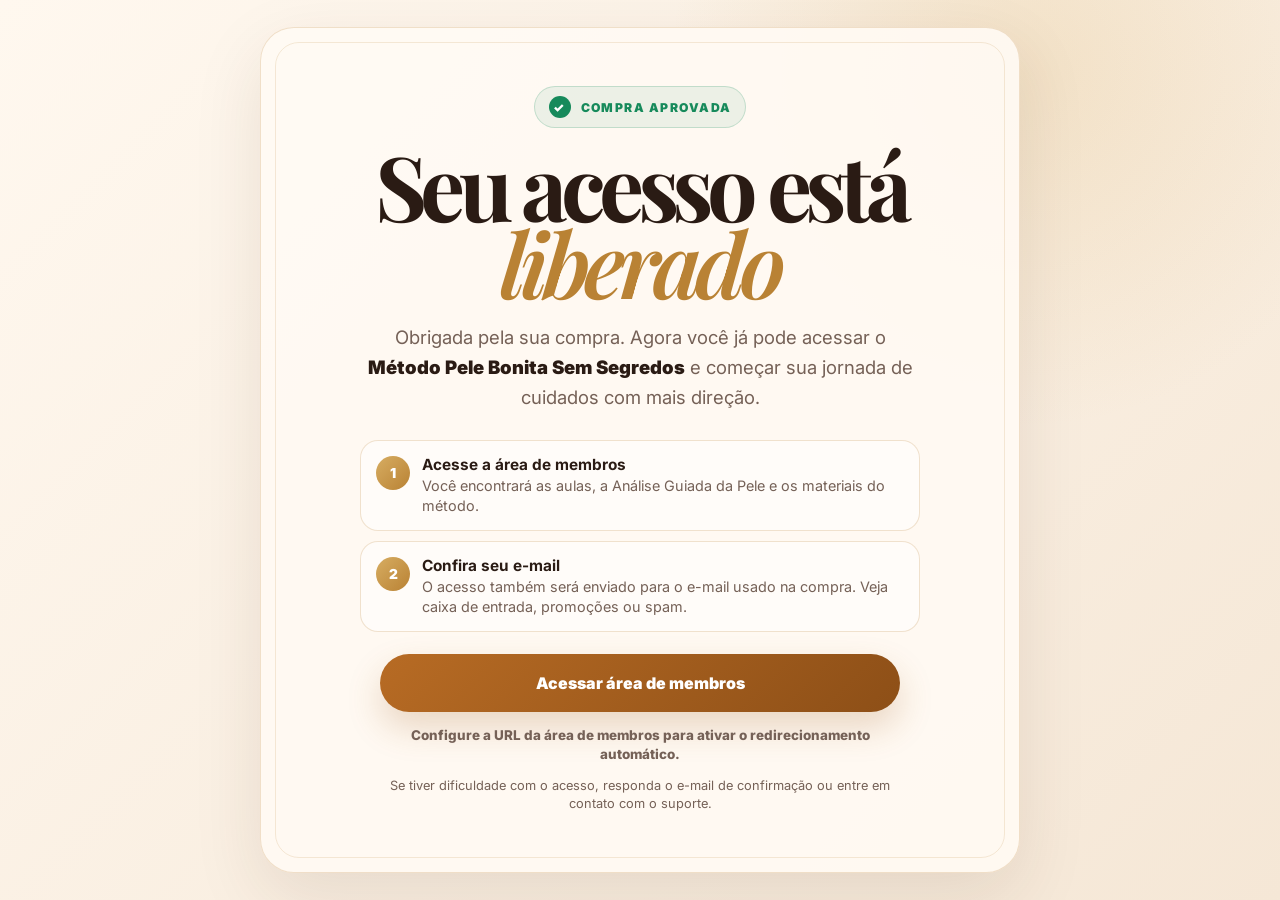
==== commit 136684bc: "Add files via upload" ====
--- a/obrigado/index.html
+++ b/obrigado/index.html
@@ -13,18 +13,14 @@
 
   <style>
     :root {
-      --bg: #fbf4eb;
-      --card: #fffaf3;
       --dark: #2a1b14;
       --muted: #756157;
       --gold: #b98234;
       --gold2: #d7ad62;
       --brown: #9f5e21;
-      --brown-dark: #704015;
       --line: rgba(185,130,52,.22);
-      --success: #1f8f5f;
+      --success: #168a5b;
       --shadow: 0 24px 70px rgba(67,37,19,.10);
-      --radius: 32px;
     }
 
     * { box-sizing: border-box; }
@@ -35,8 +31,7 @@
       font-family: Inter, system-ui, -apple-system, BlinkMacSystemFont, "Segoe UI", sans-serif;
       color: var(--dark);
       background:
-        radial-gradient(circle at 82% 8%, rgba(215,173,98,.23), transparent 28%),
-        radial-gradient(circle at 12% 12%, rgba(255,255,255,.85), transparent 24%),
+        radial-gradient(circle at 80% 8%, rgba(215,173,98,.22), transparent 27%),
         linear-gradient(135deg, #fff8ef 0%, #f5e7d6 100%);
     }
 
@@ -44,19 +39,17 @@
       min-height: 100vh;
       display: grid;
       place-items: center;
-      padding: 24px 14px;
+      padding: 18px;
     }
 
     .card {
-      width: min(1040px, 100%);
-      display: grid;
-      grid-template-columns: 380px 1fr;
-      gap: 24px;
-      padding: 24px;
-      border-radius: 40px;
-      background: rgba(255,250,243,.82);
+      width: min(760px, 100%);
+      padding: clamp(30px, 5vw, 58px);
+      border-radius: 34px;
+      background: rgba(255,250,243,.92);
       border: 1px solid var(--line);
       box-shadow: var(--shadow);
+      text-align: center;
       position: relative;
       overflow: hidden;
     }
@@ -64,83 +57,29 @@
     .card::before {
       content: "";
       position: absolute;
-      inset: 16px;
-      border-radius: 30px;
+      inset: 14px;
       border: 1px solid rgba(185,130,52,.16);
+      border-radius: 24px;
       pointer-events: none;
     }
 
-    .visual {
-      position: relative;
-      z-index: 1;
-      min-height: 520px;
-      border-radius: 30px;
-      border: 1px solid var(--line);
-      background:
-        radial-gradient(circle at 80% 16%, rgba(215,173,98,.20), transparent 32%),
-        rgba(255,255,255,.48);
-      display: grid;
-      place-items: center;
-      padding: 20px;
-      overflow: hidden;
-    }
-
-    .visual img {
-      width: 100%;
-      max-width: 315px;
-      height: auto;
-      display: block;
-      border-radius: 24px;
-      box-shadow: 0 18px 55px rgba(57,32,19,.10);
-    }
-
-    .fallback {
-      text-align: center;
-      padding: 26px;
-    }
-
-    .fallback strong {
-      display: block;
-      font-family: "Playfair Display", Georgia, serif;
-      font-size: clamp(2.3rem, 4vw, 4.4rem);
-      line-height: .9;
-      letter-spacing: -.06em;
-    }
-
-    .fallback span {
-      display: block;
-      margin-top: 16px;
-      color: var(--muted);
-      font-weight: 800;
-    }
-
-    .content {
-      position: relative;
-      z-index: 1;
-      border-radius: 30px;
-      border: 1px solid var(--line);
-      background: rgba(255,255,255,.42);
-      padding: clamp(28px, 4.4vw, 56px);
-      display: flex;
-      flex-direction: column;
-      justify-content: center;
-    }
+    .content { position: relative; z-index: 1; }
 
     .badge {
       width: fit-content;
+      margin: 0 auto 18px;
       display: inline-flex;
       align-items: center;
       gap: 10px;
       padding: 9px 14px;
       border-radius: 999px;
-      border: 1px solid rgba(31,143,95,.20);
-      background: rgba(31,143,95,.08);
+      border: 1px solid rgba(22,138,91,.20);
+      background: rgba(22,138,91,.08);
       color: var(--success);
-      font-size: .78rem;
+      font-size: .76rem;
       font-weight: 950;
       letter-spacing: .12em;
       text-transform: uppercase;
-      margin-bottom: 18px;
     }
 
     .badge::before {
@@ -159,7 +98,7 @@
     h1 {
       margin: 0;
       font-family: "Playfair Display", Georgia, serif;
-      font-size: clamp(2.9rem, 5.6vw, 5.8rem);
+      font-size: clamp(3rem, 8vw, 5.6rem);
       line-height: .86;
       letter-spacing: -.07em;
       color: var(--dark);
@@ -172,88 +111,65 @@
     }
 
     .lead {
-      margin: 20px 0 0;
-      max-width: 640px;
+      margin: 22px auto 0;
+      max-width: 560px;
       color: var(--muted);
-      font-size: clamp(1.02rem, 1.55vw, 1.18rem);
+      font-size: clamp(1rem, 2.1vw, 1.16rem);
       line-height: 1.62;
     }
 
-    .lead strong {
-      color: var(--dark);
-      font-weight: 900;
-    }
-
-    .steps {
+    .lead strong { color: var(--dark); font-weight: 900; }
+
+    .info {
+      margin: 28px auto 22px;
+      max-width: 560px;
       display: grid;
       gap: 10px;
-      margin: 26px 0 22px;
-    }
-
-    .step {
-      display: grid;
-      grid-template-columns: 42px 1fr;
+      text-align: left;
+    }
+
+    .item {
+      display: grid;
+      grid-template-columns: 34px 1fr;
       gap: 12px;
-      align-items: center;
-      padding: 13px 14px;
+      align-items: start;
+      padding: 14px 15px;
       border-radius: 18px;
       border: 1px solid var(--line);
       background: rgba(255,255,255,.52);
     }
 
-    .num {
-      width: 42px;
-      height: 42px;
+    .icon {
+      width: 34px;
+      height: 34px;
       border-radius: 50%;
       display: grid;
       place-items: center;
       background: linear-gradient(135deg, var(--gold2), var(--gold));
       color: #fff;
       font-weight: 950;
-    }
-
-    .step strong {
+      font-size: .86rem;
+      margin-top: 1px;
+    }
+
+    .item strong {
       display: block;
       color: var(--dark);
-      font-size: .98rem;
+      font-size: .96rem;
       margin-bottom: 2px;
     }
 
-    .step span {
+    .item span {
       display: block;
       color: var(--muted);
       line-height: 1.38;
-      font-size: .91rem;
-    }
-
-    .access-box {
-      padding: 18px;
-      border-radius: 22px;
-      background: linear-gradient(135deg, #2a1b14, #54321f);
-      color: #fff;
-      margin-bottom: 18px;
-    }
-
-    .access-box strong {
-      display: block;
-      font-size: 1.1rem;
-      margin-bottom: 6px;
-    }
-
-    .access-box p {
-      margin: 0;
-      color: rgba(255,255,255,.76);
-      line-height: 1.45;
-      font-size: .94rem;
-    }
-
-    .button-row {
-      display: grid;
-      gap: 10px;
+      font-size: .9rem;
     }
 
     .btn {
+      width: min(520px, 100%);
       min-height: 58px;
+      margin: 0 auto;
       border-radius: 999px;
       border: none;
       display: inline-flex;
@@ -264,125 +180,52 @@
       font-weight: 950;
       font-size: 1rem;
       cursor: pointer;
-      transition: transform .18s ease, box-shadow .18s ease;
-    }
-
-    .btn:hover {
-      transform: translateY(-1px);
-    }
-
-    .btn-primary {
+      color: #fff;
       background: linear-gradient(135deg, #b76b24, #8d4f17);
-      color: #fff;
       box-shadow: 0 16px 34px rgba(159,94,33,.22);
-    }
-
-    .btn-secondary {
-      background: transparent;
-      color: var(--muted);
-      border: 1px solid rgba(42,27,20,.13);
-      min-height: 46px;
-      font-size: .92rem;
-    }
-
-    .count {
-      margin: 14px 0 0;
-      text-align: center;
+      transition: transform .18s ease;
+    }
+
+    .btn:hover { transform: translateY(-1px); }
+
+    .timer {
+      margin: 14px auto 0;
       color: var(--muted);
       font-size: .84rem;
       line-height: 1.45;
       font-weight: 800;
-    }
-
-    .count strong {
-      color: var(--brown);
-    }
+      max-width: 520px;
+    }
+
+    .timer strong { color: var(--brown); }
 
     .support {
-      margin-top: 12px;
-      text-align: center;
+      margin: 12px auto 0;
+      max-width: 520px;
       color: var(--muted);
-      font-size: .82rem;
+      font-size: .8rem;
       line-height: 1.45;
     }
 
-    @media (max-width: 880px) {
-      .page {
-        align-items: start;
-        padding: 12px 10px 24px;
-      }
-
-      .card {
-        grid-template-columns: 1fr;
-        gap: 12px;
-        border-radius: 30px;
-        padding: 12px;
-      }
-
-      .card::before {
-        inset: 9px;
-        border-radius: 24px;
-      }
-
-      .visual {
-        min-height: 0;
-        padding: 12px;
-        border-radius: 24px;
-      }
-
-      .visual img {
-        max-width: 235px;
-        border-radius: 18px;
-      }
-
-      .content {
-        border-radius: 24px;
-        padding: 26px 18px 22px;
-      }
-
-      .badge {
-        margin-bottom: 15px;
-      }
-
-      h1 {
-        font-size: clamp(2.55rem, 14vw, 4rem);
-      }
-
-      .lead {
-        margin-top: 16px;
-        font-size: .98rem;
-      }
-
-      .steps {
-        margin: 20px 0 18px;
-      }
-
-      .step {
-        grid-template-columns: 38px 1fr;
-        padding: 12px;
-      }
-
-      .num {
-        width: 38px;
-        height: 38px;
-      }
-
-      .btn {
-        font-size: .95rem;
-      }
+    @media (max-width: 520px) {
+      .page { padding: 10px; align-items: start; }
+      .card { border-radius: 26px; padding: 28px 18px; }
+      .card::before { inset: 9px; border-radius: 20px; }
+      h1 { font-size: clamp(2.75rem, 15vw, 4rem); }
+      .lead { margin-top: 18px; font-size: .98rem; }
+      .info { margin: 22px auto 18px; }
+      .item { padding: 12px; grid-template-columns: 32px 1fr; }
+      .icon { width: 32px; height: 32px; }
+      .btn { min-height: 56px; font-size: .95rem; }
     }
   </style>
 </head>
 
 <body>
   <!--
-    IMPORTANTE:
-    Substitua o valor abaixo pela URL real da área de membros da Cakto, se quiser redirecionamento automático.
-
+    TROQUE O # ABAIXO PELA URL REAL DA ÁREA DE MEMBROS DA CAKTO.
     Exemplo:
-    const MEMBERS_AREA_URL = "https://app.cakto.com.br/alguma-url-da-area-de-membros";
-
-    Enquanto estiver como "#", a página NÃO redireciona automaticamente.
+    const MEMBERS_AREA_URL = "https://app.cakto.com.br/members/...";
   -->
   <script>
     const MEMBERS_AREA_URL = "#";
@@ -390,67 +233,43 @@
   </script>
 
   <main class="page">
-    <section class="card" aria-label="Página de obrigado">
-      <div class="visual">
-        <img src="./assets/img/metodo-pele-bonita.png" alt="Método Pele Bonita Sem Segredos" onerror="this.style.display='none';this.nextElementSibling.style.display='block';">
-        <div class="fallback" style="display:none;">
-          <strong>Método Pele Bonita Sem Segredos</strong>
-          <span>Pamela Santos • Esteticista e Cosmetóloga</span>
-        </div>
-      </div>
-
+    <section class="card" aria-label="Compra aprovada">
       <div class="content">
-        <span class="badge">Compra aprovada</span>
+        <div class="badge">Compra aprovada</div>
 
         <h1>Seu acesso está <span>liberado</span></h1>
 
         <p class="lead">
           Obrigada pela sua compra. Agora você já pode acessar o
-          <strong>Método Pele Bonita Sem Segredos</strong> e começar pela orientação inicial dentro da área de membros.
+          <strong>Método Pele Bonita Sem Segredos</strong> e começar sua jornada de cuidados com mais direção.
         </p>
 
-        <div class="steps">
-          <div class="step">
-            <div class="num">1</div>
+        <div class="info">
+          <div class="item">
+            <div class="icon">1</div>
             <div>
               <strong>Acesse a área de membros</strong>
-              <span>Você será direcionada para a plataforma onde estão os conteúdos.</span>
+              <span>Você encontrará as aulas, a Análise Guiada da Pele e os materiais do método.</span>
             </div>
           </div>
 
-          <div class="step">
-            <div class="num">2</div>
+          <div class="item">
+            <div class="icon">2</div>
             <div>
-              <strong>Comece pela aula de boas-vindas</strong>
-              <span>Ela vai te mostrar como usar o método da forma correta.</span>
-            </div>
-          </div>
-
-          <div class="step">
-            <div class="num">3</div>
-            <div>
-              <strong>Faça sua Análise Guiada da Pele</strong>
-              <span>Assim você entende por onde começar com mais segurança.</span>
+              <strong>Confira seu e-mail</strong>
+              <span>O acesso também será enviado para o e-mail usado na compra. Veja caixa de entrada, promoções ou spam.</span>
             </div>
           </div>
         </div>
 
-        <div class="access-box">
-          <strong>Seu acesso também será enviado por e-mail.</strong>
-          <p>Procure na caixa de entrada, promoções ou spam pelo e-mail de confirmação da compra.</p>
-        </div>
-
-        <div class="button-row">
-          <a class="btn btn-primary" id="accessBtn" href="#" rel="nofollow">Acessar área de membros</a>
-          <a class="btn btn-secondary" href="mailto:contato@seudominio.com.br?subject=Ajuda%20com%20meu%20acesso">Preciso de ajuda com meu acesso</a>
-        </div>
-
-        <p class="count" id="countText">
+        <a class="btn" id="accessBtn" href="#" rel="nofollow">Acessar área de membros</a>
+
+        <p class="timer" id="timerText">
           Você será redirecionada automaticamente em <strong>8 segundos</strong>.
         </p>
 
         <p class="support">
-          Se o redirecionamento não funcionar, clique no botão acima ou use o link recebido no e-mail de confirmação.
+          Se tiver dificuldade com o acesso, responda o e-mail de confirmação ou entre em contato com o suporte.
         </p>
       </div>
     </section>
@@ -458,31 +277,30 @@
 
   <script>
     const accessBtn = document.getElementById("accessBtn");
-    const countText = document.getElementById("countText");
+    const timerText = document.getElementById("timerText");
 
     if (MEMBERS_AREA_URL && MEMBERS_AREA_URL !== "#") {
       accessBtn.href = MEMBERS_AREA_URL;
 
       let remaining = AUTO_REDIRECT_SECONDS;
-      countText.innerHTML = `Você será redirecionada automaticamente em <strong>${remaining} segundos</strong>.`;
-
-      const timer = setInterval(() => {
+      timerText.innerHTML = `Você será redirecionada automaticamente em <strong>${remaining} segundos</strong>.`;
+
+      const interval = setInterval(() => {
         remaining -= 1;
-        countText.innerHTML = `Você será redirecionada automaticamente em <strong>${remaining} segundos</strong>.`;
+        timerText.innerHTML = `Você será redirecionada automaticamente em <strong>${remaining} segundos</strong>.`;
 
         if (remaining <= 0) {
-          clearInterval(timer);
+          clearInterval(interval);
           window.location.href = MEMBERS_AREA_URL;
         }
       }, 1000);
     } else {
-      accessBtn.href = "#";
       accessBtn.addEventListener("click", function(event) {
         event.preventDefault();
-        alert("Configure a URL real da área de membros no arquivo index.html, no campo MEMBERS_AREA_URL.");
+        alert("Configure a URL real da área de membros no campo MEMBERS_AREA_URL dentro do arquivo obrigado/index.html.");
       });
 
-      countText.innerHTML = "Após configurar a URL da área de membros, esta página poderá redirecionar automaticamente.";
+      timerText.innerHTML = "Configure a URL da área de membros para ativar o redirecionamento automático.";
     }
   </script>
 </body>
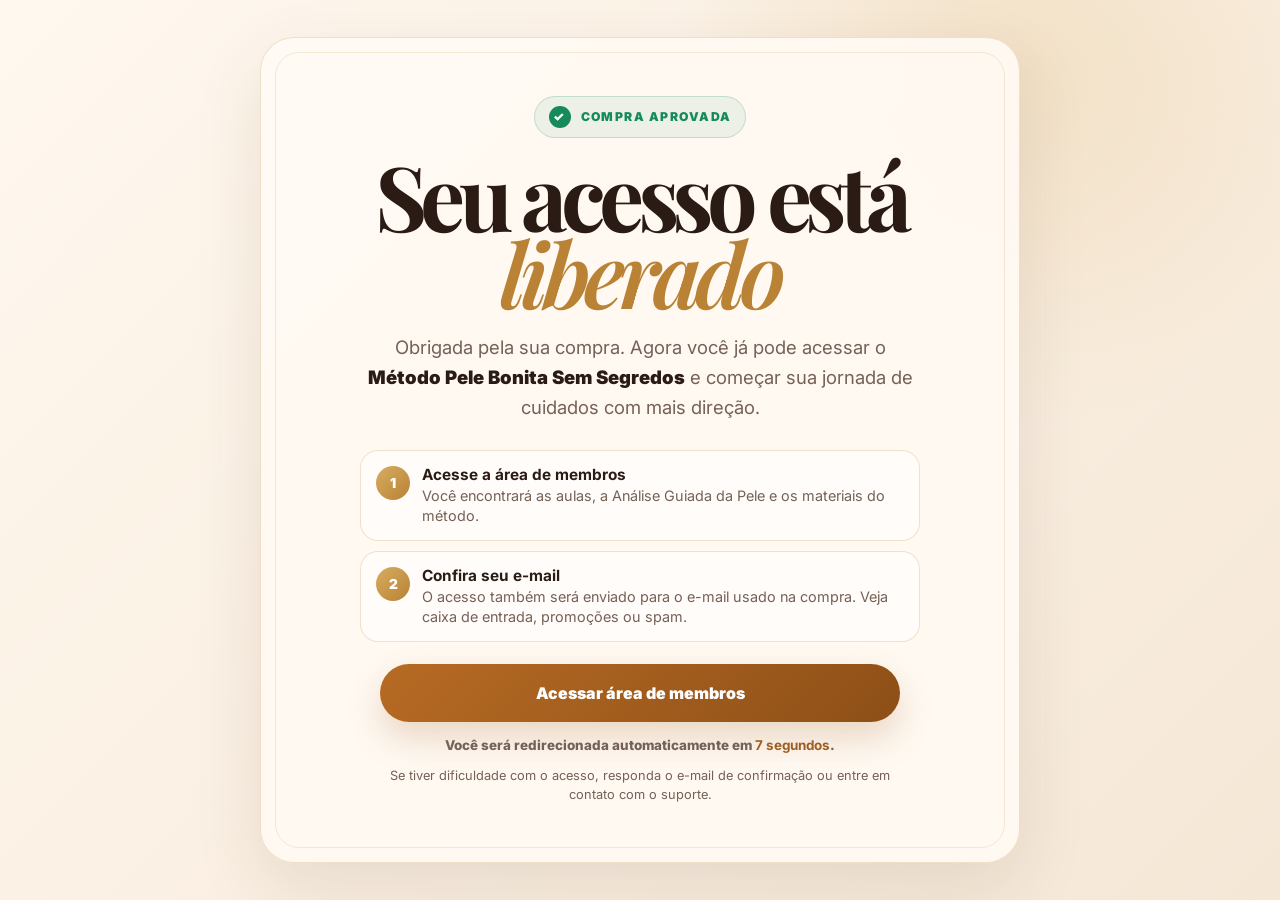
==== commit 47714db7: "Update index.html" ====
--- a/obrigado/index.html
+++ b/obrigado/index.html
@@ -228,7 +228,7 @@
     const MEMBERS_AREA_URL = "https://app.cakto.com.br/members/...";
   -->
   <script>
-    const MEMBERS_AREA_URL = "#";
+    const MEMBERS_AREA_URL = "https://aluno.cakto.com.br/auth/login";
     const AUTO_REDIRECT_SECONDS = 8;
   </script>
 
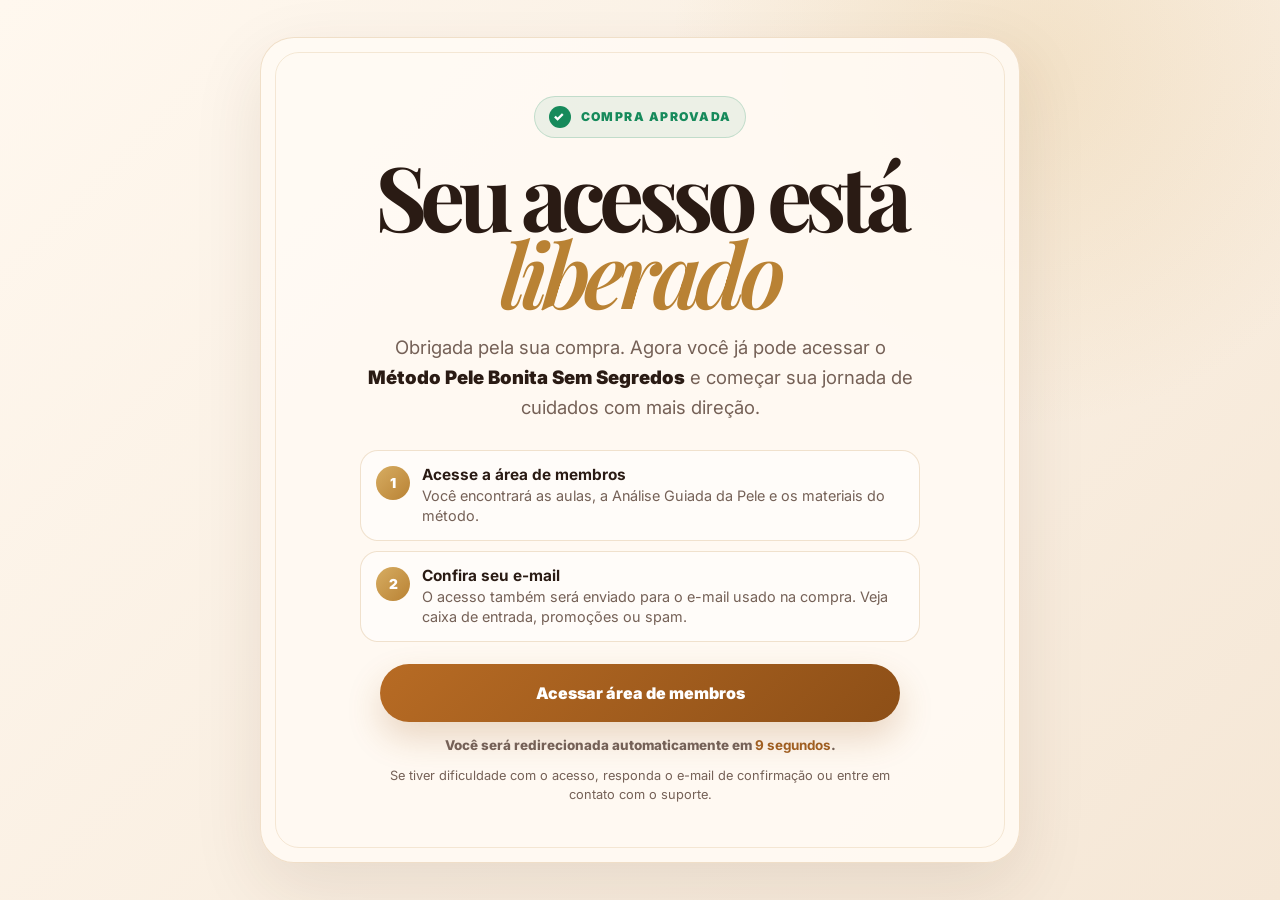
==== commit 9d7b6039: "Update index.html" ====
--- a/obrigado/index.html
+++ b/obrigado/index.html
@@ -229,7 +229,7 @@
   -->
   <script>
     const MEMBERS_AREA_URL = "https://aluno.cakto.com.br/auth/login";
-    const AUTO_REDIRECT_SECONDS = 8;
+    const AUTO_REDIRECT_SECONDS = 10;
   </script>
 
   <main class="page">
@@ -265,7 +265,7 @@
         <a class="btn" id="accessBtn" href="#" rel="nofollow">Acessar área de membros</a>
 
         <p class="timer" id="timerText">
-          Você será redirecionada automaticamente em <strong>8 segundos</strong>.
+          Você será redirecionada automaticamente em <strong>10 segundos</strong>.
         </p>
 
         <p class="support">
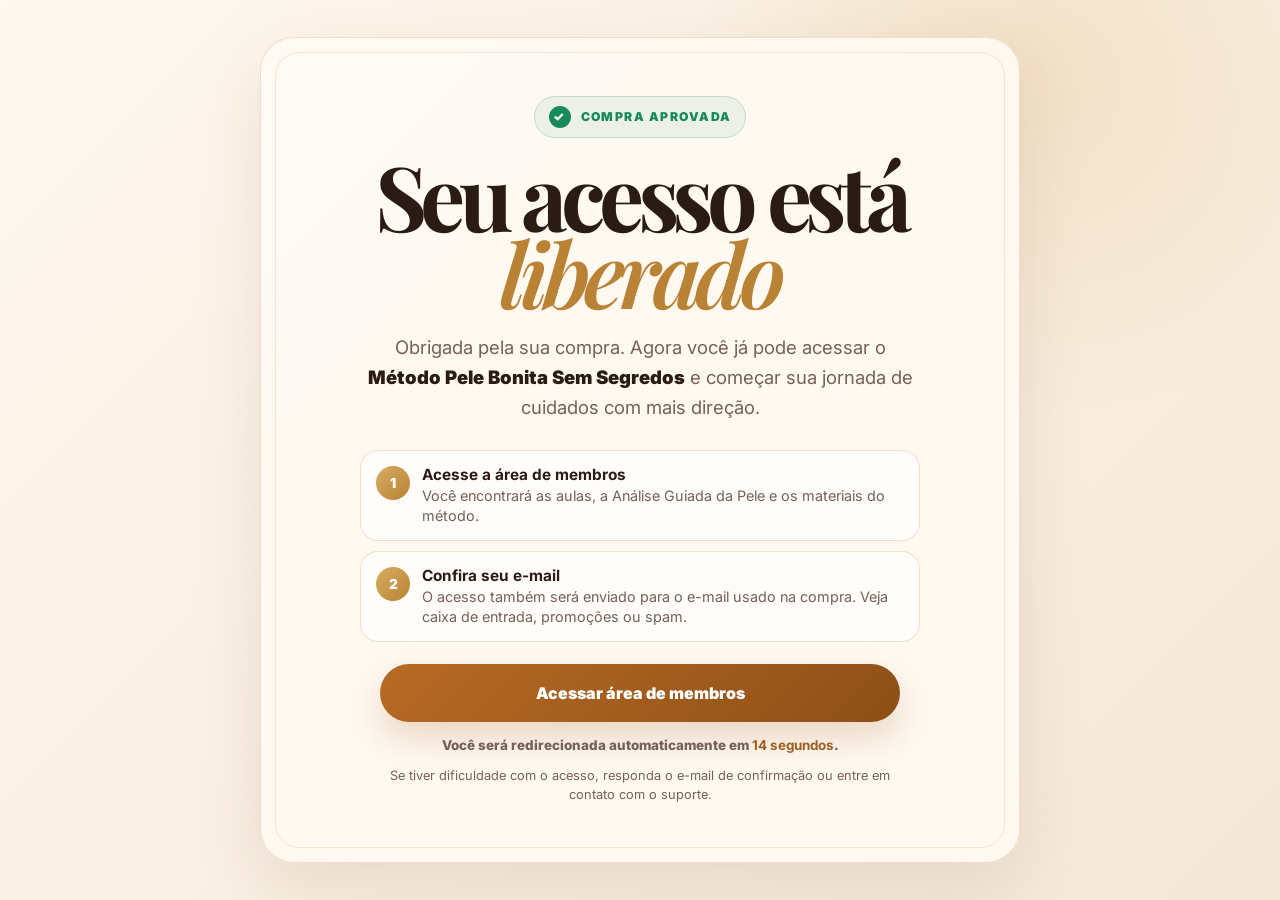
==== commit ecd50105: "Update index.html" ====
--- a/obrigado/index.html
+++ b/obrigado/index.html
@@ -229,7 +229,7 @@
   -->
   <script>
     const MEMBERS_AREA_URL = "https://aluno.cakto.com.br/auth/login";
-    const AUTO_REDIRECT_SECONDS = 10;
+    const AUTO_REDIRECT_SECONDS = 15;
   </script>
 
   <main class="page">
@@ -265,7 +265,7 @@
         <a class="btn" id="accessBtn" href="#" rel="nofollow">Acessar área de membros</a>
 
         <p class="timer" id="timerText">
-          Você será redirecionada automaticamente em <strong>10 segundos</strong>.
+          Você será redirecionada automaticamente em <strong>15 segundos</strong>.
         </p>
 
         <p class="support">
